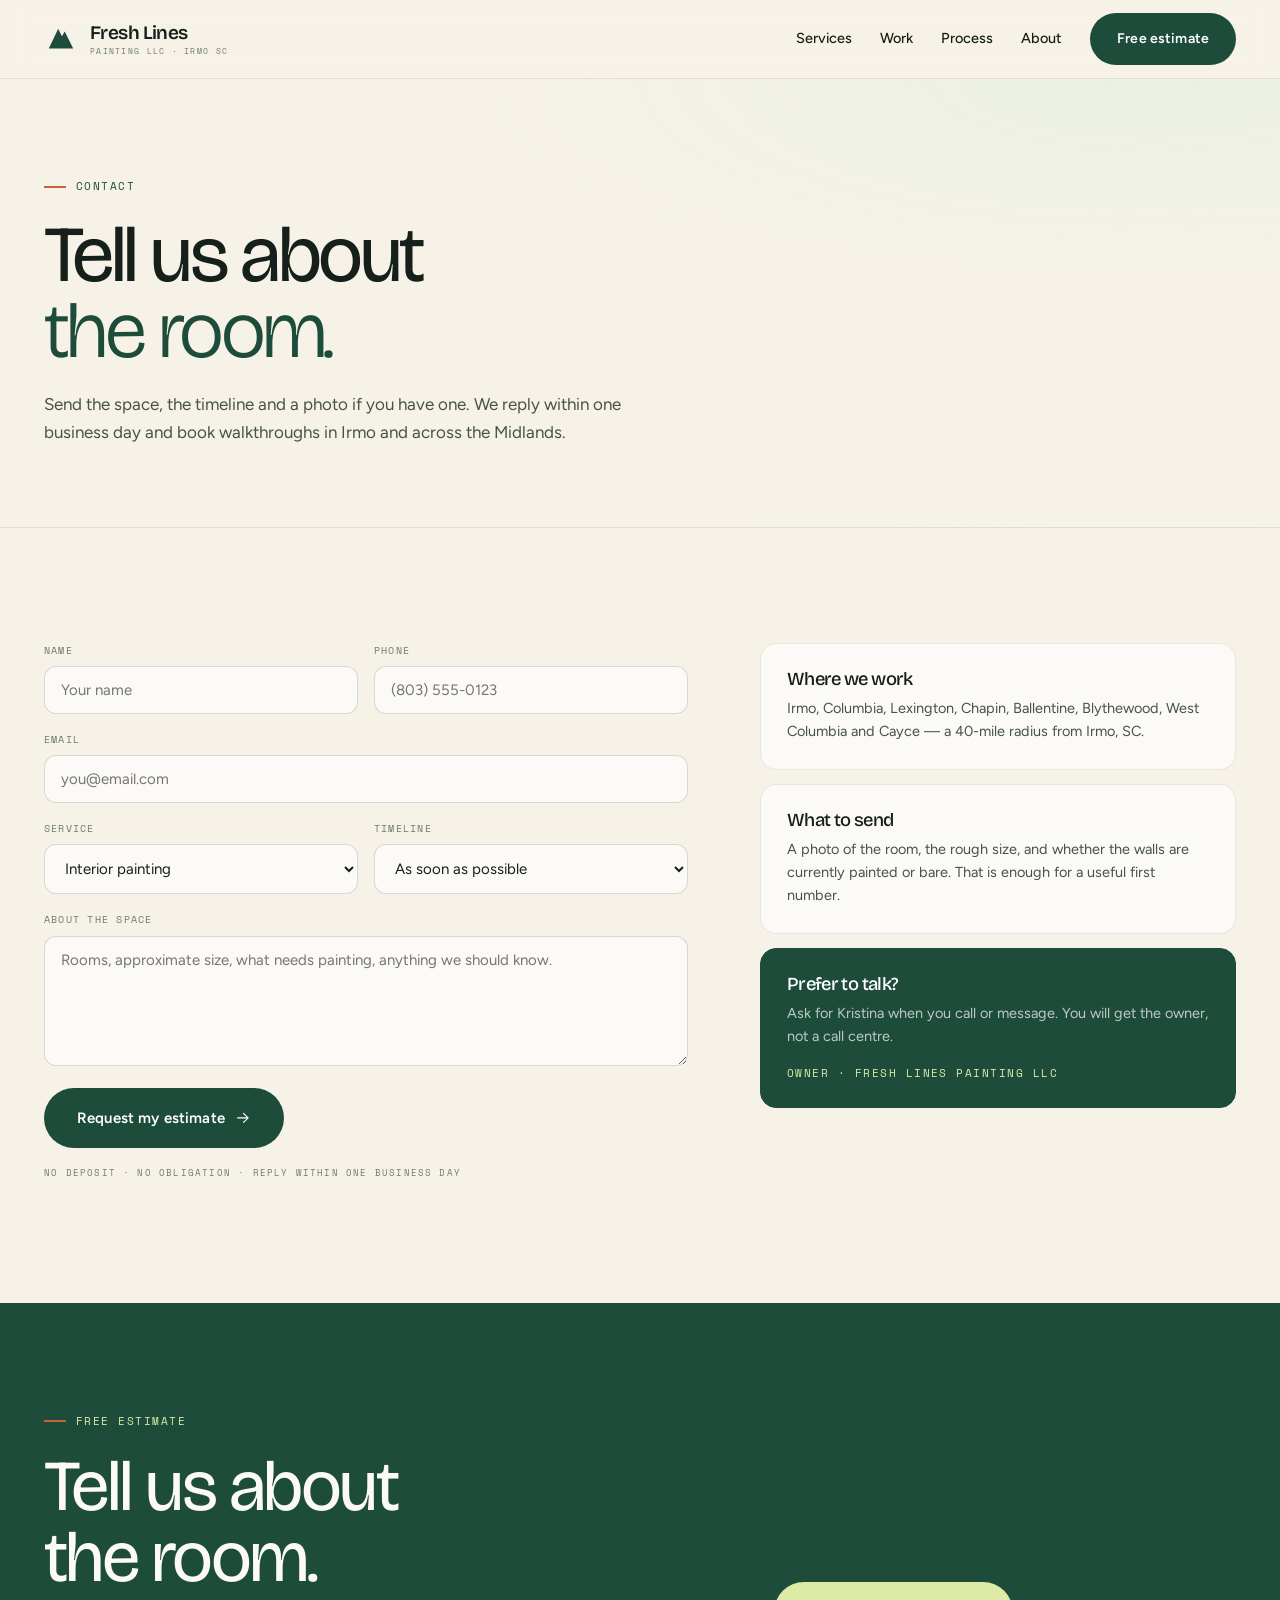
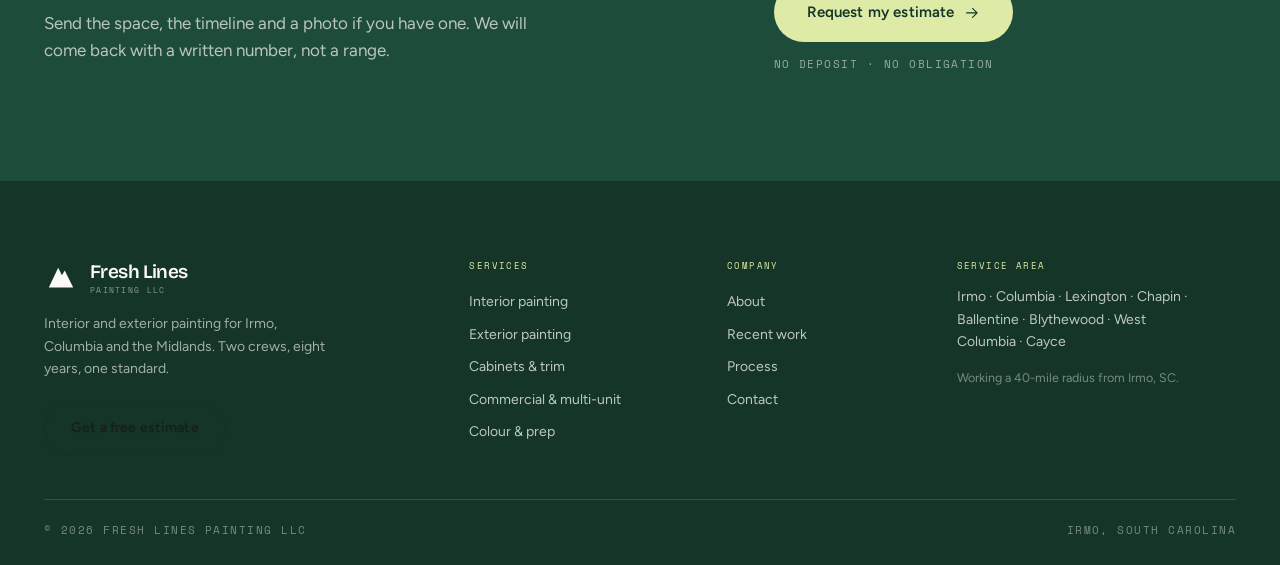
==== contact/index.html @ 06cdd5ee "Build Fresh Lines Painting site: 7 pages, gallery lightbox, quote form" ====
<!DOCTYPE html>
<html lang="en">
<head>
<meta charset="UTF-8">

<meta name="viewport" content="width=device-width, initial-scale=1.0">
<title>Contact Fresh Lines Painting | Irmo & Columbia, SC</title>
<meta name="description" content="Request a free painting estimate in Irmo, Columbia, Lexington and the Midlands. Interior, exterior, cabinet and commercial painting.">
<link rel="canonical" href="https://ari-builds.github.io/fresh-lines-painting-site/contact/">
<meta property="og:type" content="website">
<meta property="og:title" content="Contact Fresh Lines Painting | Irmo &amp; Columbia, SC">
<meta property="og:description" content="Request a free painting estimate in Irmo, Columbia, Lexington and the Midlands. Interior, exterior, cabinet and commercial painting.">
<meta property="og:url" content="https://ari-builds.github.io/fresh-lines-painting-site/contact/">
<meta property="og:image" content="https://ari-builds.github.io/fresh-lines-painting-site/assets/opt/hero.webp">
<meta name="theme-color" content="#F7F2E8">
<link rel="icon" href="../assets/opt/work-05.webp" type="image/webp">
<link rel="preconnect" href="https://fonts.googleapis.com">
<link rel="preconnect" href="https://fonts.gstatic.com" crossorigin>
<link href="https://fonts.googleapis.com/css2?family=Bricolage+Grotesque:opsz,wght@12..96,300;12..96,400;12..96,500;12..96,600;12..96,700&family=Figtree:wght@300;400;500;600;700&family=Space+Mono:wght@400;700&display=swap" rel="stylesheet">
<link rel="stylesheet" href="../styles.css">
<script type="application/ld+json">{"@context":"https://schema.org","@graph":[{"@type":"HomeAndConstructionBusiness","@id":"https://ari-builds.github.io/fresh-lines-painting-site/#business","name":"Fresh Lines Painting LLC","description":"Interior and exterior painting, cabinet refinishing and commercial repainting in Irmo, Columbia and the South Carolina Midlands.","url":"https://ari-builds.github.io/fresh-lines-painting-site/","image":"https://ari-builds.github.io/fresh-lines-painting-site/assets/opt/hero.webp","areaServed":["Irmo SC","Columbia SC","Lexington SC","Chapin SC","Ballentine SC","Blythewood SC","West Columbia SC","Cayce SC"],"priceRange":"$$","founder":{"@type":"Person","name":"Kristina Marie"}},{"@type":"BreadcrumbList","itemListElement":[{"@type":"ListItem","position":1,"name":"Home","item":"https://ari-builds.github.io/fresh-lines-painting-site/"},{"@type":"ListItem","position":2,"name":"Contact","item":"https://ari-builds.github.io/fresh-lines-painting-site/contact/"}]}]}</script>
</head>
<body>
<svg width="0" height="0" style="position:absolute" aria-hidden="true" focusable="false"><defs>
<symbol id="i-arrow" viewBox="0 0 24 24"><path d="M4 12h15M13 5l7 7-7 7" fill="none" stroke="currentColor" stroke-width="1.7" stroke-linecap="round" stroke-linejoin="round"/></symbol>
<symbol id="i-check" viewBox="0 0 24 24"><path d="M4 12.5l5 5L20 6.5" fill="none" stroke="currentColor" stroke-width="1.9" stroke-linecap="round" stroke-linejoin="round"/></symbol>
<symbol id="i-plus" viewBox="0 0 24 24"><path d="M12 5v14M5 12h14" fill="none" stroke="currentColor" stroke-width="1.6" stroke-linecap="round"/></symbol>
<symbol id="i-pin" viewBox="0 0 24 24"><path d="M12 21s-6.5-6.2-6.5-11a6.5 6.5 0 0113 0c0 4.8-6.5 11-6.5 11z" fill="none" stroke="currentColor" stroke-width="1.5"/><circle cx="12" cy="10" r="2.2" fill="none" stroke="currentColor" stroke-width="1.5"/></symbol>
<symbol id="i-mail" viewBox="0 0 24 24"><rect x="3" y="5" width="18" height="14" rx="2" fill="none" stroke="currentColor" stroke-width="1.5"/><path d="M3.5 7l8.5 6 8.5-6" fill="none" stroke="currentColor" stroke-width="1.5" stroke-linejoin="round"/></symbol>
<symbol id="i-brush" viewBox="0 0 24 24"><path d="M14 3l7 7-6 6-4-4zM11 12l-6 6 1 3 3 1 6-6" fill="none" stroke="currentColor" stroke-width="1.5" stroke-linejoin="round"/></symbol>
</defs></svg>
<a class="skip" href="#main">Skip to content</a>
<header class="head" id="top">
  <div class="shell head__in">
    <a class="brand" href="../" aria-label="Fresh Lines Painting LLC, home">
      <span class="brand__mark" aria-hidden="true"><svg viewBox="0 0 32 32" aria-hidden="true"><path d="M3 26L13 5l4 8 3-5 9 18z" fill="currentColor"/></svg></span>
      <span class="brand__txt"><span class="brand__name">Fresh Lines</span><span class="brand__sub mono">Painting LLC · Irmo SC</span></span>
    </a>
    <nav class="nav" aria-label="Main">
      <a href="../services/">Services</a>
      <a href="../work/">Work</a>
      <a href="../process/">Process</a>
      <a href="../about/">About</a>
    </nav>
    <a class="btn btn--solid head__cta" href="../contact/">Free estimate</a>
    <button class="burger" aria-label="Menu" aria-expanded="false" aria-controls="mnav"><span></span><span></span></button>
  </div>
  <div class="mnav" id="mnav" hidden>
    <a href="../services/">Services</a>
    <a href="../work/">Work</a>
    <a href="../process/">Process</a>
    <a href="../about/">About</a>
    <a class="btn btn--solid" href="../contact/">Free estimate</a>
  </div>
</header>
<main id="main">

<section class="phero phero--contact">
  <div class="shell">
    <span class="eyebrow mono">Contact</span>
    <h1>Tell us about<br><em>the room.</em></h1>
    <p>Send the space, the timeline and a photo if you have one. We reply within one business day and book walkthroughs in Irmo and across the Midlands.</p>
  </div>
</section>

<section class="sec">
  <div class="shell contact__grid">
    <form class="form" action="thank-you/" method="get" data-quote>
      <div class="form__row">
        <label>Name<input type="text" name="name" autocomplete="name" required placeholder="Your name"></label>
        <label>Phone<input type="tel" name="phone" autocomplete="tel" required placeholder="(803) 555-0123"></label>
      </div>
      <label>Email<input type="email" name="email" autocomplete="email" placeholder="you@email.com"></label>
      <div class="form__row">
        <label>Service
          <select name="service">
            <option>Interior painting</option>
            <option>Exterior painting</option>
            <option>Cabinets &amp; trim</option>
            <option>Commercial / multi-unit</option>
            <option>Colour &amp; prep</option>
            <option>Not sure yet</option>
          </select>
        </label>
        <label>Timeline
          <select name="timeline">
            <option>As soon as possible</option>
            <option>Within a month</option>
            <option>1–3 months</option>
            <option>Just planning</option>
          </select>
        </label>
      </div>
      <label>About the space<textarea name="message" rows="5" placeholder="Rooms, approximate size, what needs painting, anything we should know."></textarea></label>
      <button class="btn btn--solid btn--lg" type="submit">Request my estimate <svg class="ico" aria-hidden="true"><use href="#i-arrow"/></svg></button>
      <p class="form__fine mono">No deposit · no obligation · reply within one business day</p>
    </form>

    <aside class="contact__aside">
      <div class="cbox">
        <h3>Where we work</h3>
        <p>Irmo, Columbia, Lexington, Chapin, Ballentine, Blythewood, West Columbia and Cayce — a 40-mile radius from Irmo, SC.</p>
      </div>
      <div class="cbox">
        <h3>What to send</h3>
        <p>A photo of the room, the rough size, and whether the walls are currently painted or bare. That is enough for a useful first number.</p>
      </div>
      <div class="cbox cbox--dark">
        <h3>Prefer to talk?</h3>
        <p>Ask for Kristina when you call or message. You will get the owner, not a call centre.</p>
        <span class="mono">Owner · Fresh Lines Painting LLC</span>
      </div>
    </aside>
  </div>
</section>

<section class="band">
  <div class="shell band__in">
    <div>
      <span class="eyebrow mono">Free estimate</span>
      <h2>Tell us about<br>the room.</h2>
      <p>Send the space, the timeline and a photo if you have one. We will come back with a written number, not a range.</p>
    </div>
    <div class="band__acts">
      <a class="btn btn--light btn--lg" href="../contact/">Request my estimate <svg class="ico" aria-hidden="true"><use href="#i-arrow"/></svg></a>
      <span class="mono band__note">No deposit · no obligation</span>
    </div>
  </div>
</section>

</main>
<footer class="foot">
  <div class="shell foot__top">
    <div class="foot__brand">
      <a class="brand brand--foot" href="../">
        <span class="brand__mark" aria-hidden="true"><svg viewBox="0 0 32 32" aria-hidden="true"><path d="M3 26L13 5l4 8 3-5 9 18z" fill="currentColor"/></svg></span>
        <span class="brand__txt"><span class="brand__name">Fresh Lines</span><span class="brand__sub mono">Painting LLC</span></span>
      </a>
      <p>Interior and exterior painting for Irmo, Columbia and the Midlands. Two crews, eight years, one standard.</p>
      <a class="btn btn--line" href="../contact/">Get a free estimate</a>
    </div>
    <div class="foot__col">
      <h4 class="mono">Services</h4>
      <a href="../services/#interior-painting">Interior painting</a>
      <a href="../services/#exterior-painting">Exterior painting</a>
      <a href="../services/#cabinets-and-trim">Cabinets & trim</a>
      <a href="../services/#commercial-painting">Commercial & multi-unit</a>
      <a href="../services/#color-and-prep">Colour & prep</a>
    </div>
    <div class="foot__col">
      <h4 class="mono">Company</h4>
      <a href="../about/">About</a>
      <a href="../work/">Recent work</a>
      <a href="../process/">Process</a>
      <a href="../contact/">Contact</a>
    </div>
    <div class="foot__col">
      <h4 class="mono">Service area</h4>
      <p class="foot__area">Irmo · Columbia · Lexington · Chapin · Ballentine · Blythewood · West Columbia · Cayce</p>
      <p class="foot__fine">Working a 40-mile radius from Irmo, SC.</p>
    </div>
  </div>
  <div class="shell foot__bottom">
    <span class="mono">© <span data-year>2026</span> Fresh Lines Painting LLC</span>
    <span class="mono">Irmo, South Carolina</span>
  </div>
</footer>
<script src="../script.js" defer></script>
</body>
</html>
---- styles.css ----
/* Fresh Lines Painting — design system "Fresh Coat" */

:root{
  --bone:#F7F2E8;
  --paper:#FCFAF6;
  --ink:#15201B;
  --ink-2:#46524A;
  --ink-3:#6E7A71;
  --forest:#1E4C3B;
  --forest-d:#143528;
  --sage:#A9C0AD;
  --mint:#E3ECDD;
  --lime:#DDEBA6;
  --clay:#C9623C;
  --line:rgba(21,32,27,.16);
  --line-soft:rgba(21,32,27,.09);
  --f-display:"Bricolage Grotesque",system-ui,sans-serif;
  --f-body:"Figtree",system-ui,sans-serif;
  --f-mono:"Space Mono",ui-monospace,monospace;
  --shell:1240px;
  --pad:clamp(20px,4vw,44px);
  --ease:cubic-bezier(.22,.61,.24,1);
}

*,*::before,*::after{box-sizing:border-box}
html{scroll-behavior:smooth;-webkit-text-size-adjust:100%}
body{margin:0;background:var(--bone);color:var(--ink);font-family:var(--f-body);font-size:17px;line-height:1.6;font-weight:400;overflow-x:hidden}
img{max-width:100%;display:block}
a{color:inherit;text-decoration:none}
button{font:inherit;color:inherit;background:none;border:0;cursor:pointer}
h1,h2,h3,h4{margin:0;font-family:var(--f-display);font-weight:500;letter-spacing:-.035em;line-height:1.02}
p{margin:0 0 1em}
ul,ol{margin:0;padding:0;list-style:none}

.shell{width:min(var(--shell),100% - var(--pad)*2);margin-inline:auto}
.hero__grid>*,.intro__grid>*,.std__grid>*,.area__grid>*,.band__in>*,.phero__grid>*,.svcsec__grid>*,.two>*,.about__grid>*,.contact__grid>*,.foot__top>*{min-width:0}
.mono{font-family:var(--f-mono);font-size:10.5px;letter-spacing:.14em;text-transform:uppercase;font-weight:400}
.ico{width:1.05em;height:1.05em;flex:none}
.skip{position:absolute;left:-9999px;top:0;background:var(--forest);color:#fff;padding:12px 18px;z-index:99}
.skip:focus{left:12px;top:12px}
::selection{background:var(--lime);color:var(--ink)}

/* header */
.head{position:sticky;top:0;z-index:50;background:color-mix(in srgb,var(--bone) 88%,transparent);backdrop-filter:blur(14px);border-bottom:1px solid var(--line-soft)}
.head__in{display:flex;align-items:center;gap:28px;height:78px}
.brand{display:flex;align-items:center;gap:12px;margin-right:auto}
.brand__mark{width:34px;height:34px;display:grid;place-items:center;color:var(--forest)}
.brand__mark svg{width:30px;height:30px}
.brand__txt{display:flex;flex-direction:column;line-height:1.1}
.brand__name{font-family:var(--f-display);font-size:19px;font-weight:600;letter-spacing:-.03em}
.brand__sub{font-size:8px;letter-spacing:.16em;color:var(--ink-3);margin-top:3px}
.nav{display:flex;gap:28px;align-items:center}
.nav a{font-size:14.5px;font-weight:500;position:relative;padding:6px 0}
.nav a::after{content:"";position:absolute;left:0;right:100%;bottom:0;height:2px;background:var(--forest);transition:right .35s var(--ease)}
.nav a:hover::after,.nav a[aria-current]::after{right:0}
.head__cta{padding:12px 20px;font-size:13px}
.burger{display:none;width:44px;height:44px;border:1px solid var(--line);border-radius:50%;position:relative}
.burger span{position:absolute;left:13px;right:13px;height:1.5px;background:var(--ink);transition:.3s var(--ease)}
.burger span:first-child{top:18px}
.burger span:last-child{top:25px}
.burger[aria-expanded="true"] span:first-child{top:21px;transform:rotate(45deg)}
.burger[aria-expanded="true"] span:last-child{top:21px;transform:rotate(-45deg)}
.mnav{display:none}

/* buttons */
.btn{display:inline-flex;align-items:center;justify-content:center;gap:10px;border-radius:999px;border:1px solid transparent;padding:14px 26px;font-family:var(--f-body);font-size:14px;font-weight:600;letter-spacing:.01em;transition:transform .3s var(--ease),background .3s,color .3s,border-color .3s;white-space:nowrap}
.btn:hover{transform:translateY(-2px)}
.btn--solid{background:var(--forest);color:#fff}
.btn--solid:hover{background:var(--forest-d)}
.btn--line{border-color:var(--line);color:var(--ink)}
.btn--line:hover{border-color:var(--ink);background:var(--paper)}
.btn--light{background:var(--lime);color:var(--forest-d)}
.btn--light:hover{background:#fff}
.btn--lg{padding:17px 32px;font-size:15px}
.link{display:inline-flex;align-items:center;gap:9px;font-weight:600;font-size:14.5px;border-bottom:1px solid var(--line);padding-bottom:6px;transition:border-color .3s}
.link:hover{border-color:var(--ink)}
.link .ico{transition:transform .3s var(--ease)}
.link:hover .ico{transform:translateX(4px)}
.link--light{color:var(--paper);border-color:rgba(255,255,255,.3)}

/* type */
.eyebrow{display:inline-flex;align-items:center;gap:10px;color:var(--forest);margin-bottom:22px}
.eyebrow::before{content:"";width:22px;height:2px;background:var(--clay)}
.h2{font-size:clamp(2.2rem,4.6vw,3.9rem);line-height:1.01}
.h2 em,h1 em{font-style:normal;font-weight:300;color:var(--forest)}
.sec{padding:clamp(64px,9vw,120px) 0}
.sec--tint{background:var(--paper);border-block:1px solid var(--line-soft)}
.sec--dark{background:var(--forest-d);color:var(--paper)}
.sec--dark .eyebrow{color:var(--lime)}
.sechead{max-width:760px;margin-bottom:clamp(32px,5vw,56px)}
.sechead__p{color:var(--ink-2);max-width:56ch;margin-top:20px}
.sechead--split{display:grid;grid-template-columns:1.4fr .8fr;gap:40px;max-width:none;align-items:end}
.sechead--split .sechead__p{margin:0 0 6px}

/* hero */
.hero{padding:clamp(28px,4vw,54px) 0 clamp(40px,6vw,80px);background:radial-gradient(120% 90% at 85% 0%,#EAF1E2 0%,transparent 55%)}
.hero__grid{display:grid;grid-template-columns:1.05fr .95fr;gap:clamp(28px,5vw,64px);align-items:center}
.hero h1{font-size:clamp(3.2rem,7.4vw,6.2rem);font-weight:400;line-height:.94;letter-spacing:-.045em}
.hero h1 em{display:inline-block}
.hero__p{max-width:46ch;color:var(--ink-2);font-size:17.5px;margin:26px 0 30px}
.hero__acts{display:flex;gap:12px;flex-wrap:wrap}
.hero__stats{display:flex;gap:clamp(22px,4vw,48px);margin:38px 0 0;padding-top:26px;border-top:1px solid var(--line)}
.hero__stats dt{color:var(--ink-3);margin-bottom:4px}
.hero__stats dd{margin:0;font-family:var(--f-display);font-size:clamp(1.9rem,3vw,2.5rem);font-weight:500;letter-spacing:-.04em;line-height:1}
.hero__stats dd span{font-size:.5em;margin-left:2px;color:var(--ink-3)}
.hero__media{position:relative;align-self:stretch;display:flex;align-items:center;justify-content:center;padding:16px 0}
.arch{margin:0;width:100%;max-width:500px;aspect-ratio:4/5;border-radius:250px 250px 22px 22px;overflow:hidden;background:var(--forest);box-shadow:0 40px 70px -40px rgba(20,53,40,.55)}
.arch img{width:100%;height:100%;object-fit:cover}
.chips{position:absolute;left:0;bottom:14%;display:flex;flex-direction:column;gap:8px;transform:rotate(-6deg)}
.chip{width:34px;height:34px;border-radius:8px;border:1px solid rgba(21,32,27,.12);box-shadow:0 8px 18px -8px rgba(0,0,0,.25)}
.chip--1{background:var(--lime)}
.chip--2{background:var(--clay)}
.chip--3{background:var(--forest)}
.hero__tag{position:absolute;right:-6px;top:8%;writing-mode:vertical-rl;color:var(--ink-3)}

/* strip */
.stripwrap{overflow:hidden;margin:-18px 0;padding:20px 0}
.strip{background:var(--forest);color:var(--lime);overflow:hidden;transform:rotate(-1.2deg);margin:0 -2%;padding:13px 0}
.strip__track{display:flex;gap:26px;width:max-content;animation:marq 34s linear infinite}
.strip__track span{font-family:var(--f-display);font-size:15px;font-weight:500;letter-spacing:.08em;text-transform:uppercase;white-space:nowrap}
.strip__track span:nth-child(even){opacity:.45}
@keyframes marq{to{transform:translateX(-50%)}}

/* intro */
.intro__grid{display:grid;grid-template-columns:.9fr 1.1fr;gap:clamp(28px,6vw,80px)}
.intro__body{max-width:60ch}
.lead{font-size:clamp(1.15rem,1.6vw,1.3rem);line-height:1.55;color:var(--ink)}
.intro__body p{color:var(--ink-2)}
.intro__body .link{margin-top:12px}

/* services */
.svcs .sechead{max-width:680px}
.svc{border-top:1px solid var(--line-soft)}
.svc:last-child{border-bottom:1px solid var(--line-soft)}
.svc__row{display:grid;grid-template-columns:52px 1fr 1.15fr 46px;gap:10px 24px;align-items:center;padding:24px 0;position:relative;transition:padding .35s var(--ease)}
.svc__row:hover{padding-left:12px}
.svc__n{color:var(--clay);align-self:start;padding-top:7px}
.svc__t{font-family:var(--f-display);font-size:clamp(1.35rem,2.3vw,1.9rem);font-weight:500;letter-spacing:-.03em;line-height:1.1}
.svc__d{color:var(--ink-3);font-size:14px;line-height:1.55;max-width:42ch}
.svc__go{width:42px;height:42px;border:1px solid var(--line);border-radius:50%;display:grid;place-items:center;transition:.3s var(--ease);justify-self:end}
.svc__row:hover .svc__go{background:var(--forest);border-color:var(--forest);color:#fff;transform:rotate(-45deg)}
.svc__peek{display:none}
.svcs__foot{display:flex;align-items:center;gap:22px;margin-top:34px}
.svcs__foot .mono{color:var(--ink-3)}
@media(min-width:1080px){
  .svc__row{grid-template-columns:52px 1fr 1.05fr 46px 150px;padding:20px 0}
  .svc__peek{display:block;width:150px;height:84px;border-radius:12px;overflow:hidden;opacity:0;transform:translateY(8px);transition:.4s var(--ease)}
  .svc__peek img{width:100%;height:100%;object-fit:cover}
  .svc__row:hover .svc__peek{opacity:1;transform:none}
}

/* work gallery */
.gal{display:grid;grid-template-columns:repeat(3,1fr);gap:clamp(10px,1.4vw,18px)}
.gal__item{position:relative;display:block;border-radius:16px;overflow:hidden;background:var(--mint);aspect-ratio:4/5}
.gal__item img{width:100%;height:100%;object-fit:cover;transition:transform .9s var(--ease)}
.gal__item:hover img{transform:scale(1.04)}
.gal__cap{position:absolute;left:14px;bottom:12px;color:#fff;background:rgba(20,53,40,.62);padding:6px 10px;border-radius:999px;font-size:8.5px;backdrop-filter:blur(6px)}
.gal--work .gal__item:nth-child(5n+1){grid-row:span 2;aspect-ratio:4/7}
.gal--work .gal__item:nth-child(5n+4){aspect-ratio:4/3}
.gal--work{gap:clamp(10px,1.2vw,16px)}

/* process */
.proc .sechead{max-width:900px}
.steps{display:grid;grid-template-columns:repeat(4,1fr);gap:clamp(18px,3vw,34px);margin:10px 0 36px}
.steps li{border-top:1px solid rgba(255,255,255,.22);padding-top:20px}
.steps .mono{color:var(--lime);display:block;margin-bottom:22px}
.steps h3{font-size:1.3rem;font-weight:500;margin-bottom:9px}
.steps p{color:rgba(252,250,246,.68);font-size:14px;line-height:1.55;margin:0}

/* standard */
.std__grid{display:grid;grid-template-columns:.95fr 1.05fr;gap:clamp(30px,6vw,80px);align-items:start}
.std__copy p{color:var(--ink-2);max-width:44ch;margin:20px 0 28px}
.std__list{display:grid;gap:0;border-top:1px solid var(--line)}
.std__list li{display:flex;gap:16px;padding:20px 0;border-bottom:1px solid var(--line)}
.std__list .ico{width:22px;height:22px;color:var(--forest);margin-top:2px}
.std__list strong{display:block;font-family:var(--f-display);font-weight:500;font-size:1.12rem;letter-spacing:-.02em;margin-bottom:3px}
.std__list span{color:var(--ink-2);font-size:14.5px}

/* area */
.area__grid{display:grid;grid-template-columns:.9fr 1.1fr;gap:clamp(30px,6vw,80px);align-items:center}
.area__grid p{color:var(--ink-2);max-width:46ch}
.area__grid .link{margin-top:14px}
.area__list{display:flex;flex-wrap:wrap;gap:10px}
.area__list li{border:1px solid var(--line);border-radius:999px;padding:10px 18px;font-family:var(--f-display);font-size:1.05rem;font-weight:500;background:var(--paper)}

/* cta band */
.band{background:var(--forest);color:var(--paper);padding:clamp(56px,8vw,100px) 0}
.band__in{display:grid;grid-template-columns:1.2fr .8fr;gap:36px;align-items:end}
.band .eyebrow{color:var(--lime)}
.band h2{font-size:clamp(2.6rem,5.6vw,4.6rem);font-weight:400;line-height:.98}
.band p{color:rgba(252,250,246,.7);max-width:44ch;margin-top:18px}
.band__acts{display:flex;flex-direction:column;align-items:flex-start;gap:14px;padding-bottom:8px}
.band__note{color:rgba(252,250,246,.55)}

/* footer */
.foot{background:var(--forest-d);color:var(--paper);padding:clamp(50px,7vw,80px) 0 26px}
.foot__top{display:grid;grid-template-columns:1.4fr .8fr .7fr 1fr;gap:34px;padding-bottom:44px;border-bottom:1px solid rgba(255,255,255,.14)}
.brand--foot .brand__mark,.brand--foot .brand__name{color:var(--paper)}
.brand--foot .brand__sub{color:rgba(255,255,255,.5)}
.foot__brand p{color:rgba(255,255,255,.6);font-size:14px;max-width:32ch;margin:18px 0 22px}
.foot__col h4{color:var(--lime);font-family:var(--f-mono);font-size:9px;letter-spacing:.16em;margin-bottom:16px;font-weight:400}
.foot__col a{display:block;color:rgba(255,255,255,.72);font-size:14px;padding:5px 0;transition:color .2s}
.foot__col a:hover{color:var(--lime)}
.foot__area{color:rgba(255,255,255,.72);font-size:14px;max-width:26ch}
.foot__fine{color:rgba(255,255,255,.42);font-size:12.5px;margin-top:12px}
.foot__bottom{display:flex;justify-content:space-between;gap:16px;padding-top:22px;color:rgba(255,255,255,.42)}

/* inner hero */
.phero{padding:clamp(48px,7vw,90px) 0 clamp(36px,5vw,64px);border-bottom:1px solid var(--line-soft);background:radial-gradient(90% 80% at 90% 0%,#EAF1E2 0%,transparent 60%)}
.phero h1{font-size:clamp(2.7rem,6.2vw,5.2rem);font-weight:400;line-height:.96;letter-spacing:-.045em;max-width:18ch}
.phero p{max-width:56ch;color:var(--ink-2);margin-top:22px;font-size:17px}
.phero__grid{display:grid;grid-template-columns:1.15fr .85fr;gap:clamp(28px,5vw,64px);align-items:center}
.phero__fig{margin:0;border-radius:22px;overflow:hidden;aspect-ratio:16/11;background:var(--mint)}
.phero__fig img{width:100%;height:100%;object-fit:cover}
.phero__fig--portrait{aspect-ratio:4/5;max-height:520px}
.phero--work,.phero--process,.phero--contact{text-align:left}
.phero--work h1,.phero--process h1,.phero--contact h1{max-width:20ch}

/* service sections */
.svcsec__grid{display:grid;grid-template-columns:1fr 1.05fr;gap:clamp(30px,5vw,72px);align-items:center}
.svcsec:nth-child(even) .svcsec__media{order:2}
.svcsec__media figure{margin:0;border-radius:20px;overflow:hidden;aspect-ratio:4/3;background:var(--mint)}
.svcsec__media img{width:100%;height:100%;object-fit:cover}
.svcsec__body h2{font-size:clamp(1.8rem,3.4vw,2.8rem);margin-bottom:18px;max-width:22ch}
.svcsec__body>p{color:var(--ink-2);max-width:52ch}
.ticks{display:grid;grid-template-columns:1fr 1fr;gap:9px 18px;margin:26px 0 30px}
.ticks li{display:flex;gap:9px;font-size:14px;color:var(--ink-2);align-items:flex-start}
.ticks .ico{color:var(--forest);margin-top:2px}

/* big steps */
.bigsteps li{display:grid;grid-template-columns:90px 1fr;gap:26px;padding:34px 0;border-top:1px solid var(--line)}
.bigsteps li:last-child{border-bottom:1px solid var(--line)}
.bigsteps .mono{color:var(--clay);padding-top:8px}
.bigsteps h2{font-size:clamp(1.6rem,2.6vw,2.2rem);margin-bottom:12px}
.bigsteps p{color:var(--ink-2);max-width:64ch;margin:0}

/* generic two-col */
.two{display:grid;grid-template-columns:1fr 1fr;gap:clamp(30px,6vw,76px);align-items:center}
.two--rev .frame{order:2}
.two p{color:var(--ink-2);max-width:48ch}
.two .btn{margin-top:10px}
.frame{margin:0}
.frame img{width:100%;border-radius:18px;aspect-ratio:4/3;object-fit:cover}
.frame figcaption{margin-top:12px;color:var(--ink-3)}

/* about */
.about__grid{display:grid;grid-template-columns:1.1fr .9fr;gap:clamp(30px,6vw,72px);align-items:start}
.about__lead p{color:var(--ink-2);max-width:56ch}
.about__fig{margin:0;position:sticky;top:100px}
.about__fig img{width:100%;border-radius:200px 200px 20px 20px;aspect-ratio:4/5;object-fit:cover}
.about__fig figcaption{margin-top:12px;color:var(--ink-3)}
.rules{display:grid;grid-template-columns:repeat(3,1fr);gap:clamp(18px,3vw,32px)}
.rules li{border-top:1px solid var(--line);padding-top:18px}
.rules .mono{color:var(--clay);display:block;margin-bottom:26px}
.rules h3{font-size:1.35rem;margin-bottom:10px}
.rules p{color:var(--ink-2);font-size:14.5px;margin:0}

/* contact */
.contact__grid{display:grid;grid-template-columns:1.15fr .85fr;gap:clamp(30px,6vw,72px);align-items:start}
.form{display:grid;gap:18px}
.form__row{display:grid;grid-template-columns:1fr 1fr;gap:16px}
.form label{display:flex;flex-direction:column;gap:8px;font-family:var(--f-mono);font-size:9.5px;letter-spacing:.13em;text-transform:uppercase;color:var(--ink-3)}
.form input,.form select,.form textarea{width:100%;padding:14px 16px;border:1px solid var(--line);border-radius:12px;background:var(--paper);font-family:var(--f-body);font-size:15px;color:var(--ink);transition:border-color .2s,box-shadow .2s}
.form input:focus,.form select:focus,.form textarea:focus{outline:none;border-color:var(--forest);box-shadow:0 0 0 3px rgba(30,76,59,.12)}
.form textarea{resize:vertical;min-height:130px}
.form .btn{justify-self:start;margin-top:4px}
.form__fine{color:var(--ink-3);font-size:8.5px}
.contact__aside{display:grid;gap:14px}
.cbox{background:var(--paper);border:1px solid var(--line-soft);border-radius:16px;padding:26px}
.cbox h3{font-size:1.15rem;margin-bottom:8px}
.cbox p{color:var(--ink-2);font-size:14.5px;margin:0}
.cbox--dark{background:var(--forest);color:var(--paper);border-color:var(--forest)}
.cbox--dark h3{color:#fff}
.cbox--dark p{color:rgba(255,255,255,.7)}
.cbox--dark .mono{color:var(--lime);display:block;margin-top:16px}

/* thanks */
.thanks{padding:clamp(70px,12vw,150px) 0;background:radial-gradient(90% 80% at 80% 0%,#EAF1E2 0%,transparent 60%)}
.thanks__in{max-width:760px}
.thanks h1{font-size:clamp(2.8rem,6.4vw,5rem);font-weight:400;line-height:.96;margin-bottom:20px}
.thanks p{color:var(--ink-2);max-width:50ch}
.thanks__acts{display:flex;gap:12px;flex-wrap:wrap;margin-top:28px}

/* lightbox */
.lightbox{position:fixed;inset:0;z-index:90;background:rgba(12,22,17,.94);display:grid;place-items:center;padding:5vw}
.lightbox[hidden]{display:none}
.lb__img{max-width:min(1100px,92vw);max-height:82vh;width:auto;border-radius:12px}
.lb__close{position:absolute;top:22px;right:28px;color:#fff;font-size:34px;line-height:1;width:48px;height:48px;border:1px solid rgba(255,255,255,.3);border-radius:50%}
.lb__nav{position:absolute;top:50%;transform:translateY(-50%);color:#fff;font-size:40px;width:56px;height:56px;border:1px solid rgba(255,255,255,.25);border-radius:50%}
.lb__prev{left:3vw}
.lb__next{right:3vw}
.lb__cap{position:absolute;bottom:24px;left:0;right:0;text-align:center;color:rgba(255,255,255,.7)}

/* reveal */
.rv{opacity:0;transform:translateY(18px);transition:opacity .8s var(--ease),transform .8s var(--ease)}
.rv.on{opacity:1;transform:none}
@media(prefers-reduced-motion:reduce){
  .rv{opacity:1;transform:none;transition:none}
  .strip__track{animation:none}
  html{scroll-behavior:auto}
}

/* responsive */
@media(max-width:980px){
  .hero__grid,.intro__grid,.std__grid,.area__grid,.band__in,.phero__grid,.svcsec__grid,.two,.about__grid,.contact__grid,.foot__top{grid-template-columns:1fr}
  .hero__media{order:-1;padding:0}
  .arch{max-width:100%;aspect-ratio:16/12;border-radius:22px}
  .chips{display:none}
  .hero__tag{display:none}
  .steps{grid-template-columns:1fr 1fr;gap:24px}
  .rules{grid-template-columns:1fr}
  .about__fig{position:static;max-width:520px}
  .phero__fig{order:-1}
  .svcsec:nth-child(even) .svcsec__media{order:0}
  .two--rev .frame{order:0}
  .foot__top{gap:30px}
  .foot__brand p{max-width:none}
  .sechead--split{grid-template-columns:1fr;gap:18px}
}
@media(max-width:760px){
  .nav,.head__cta{display:none}
  .burger{display:block}
  .mnav{display:block;position:fixed;inset:78px 0 auto;background:var(--bone);border-bottom:1px solid var(--line);padding:20px var(--pad) 26px;z-index:49;box-shadow:0 30px 50px -30px rgba(0,0,0,.3)}
  .mnav[hidden]{display:none}
  .mnav a{display:block;padding:12px 0;font-family:var(--f-display);font-size:1.35rem;border-bottom:1px solid var(--line-soft)}
  .mnav .btn{display:inline-flex;margin-top:16px;border-bottom:0;font-family:var(--f-body);font-size:14px}
  .gal{grid-template-columns:1fr 1fr}
  .gal--work .gal__item:nth-child(5n+1){grid-row:auto;aspect-ratio:4/5}
  .hero h1{font-size:clamp(2.8rem,11.5vw,4rem)}
  .steps{grid-template-columns:1fr}
  .form__row{grid-template-columns:1fr}
  .ticks{grid-template-columns:1fr}
  .bigsteps li{grid-template-columns:1fr;gap:10px}
  .foot__bottom{flex-direction:column;gap:8px}
  .svc__row{grid-template-columns:40px 1fr 40px}
  .svc__d{grid-column:2/-1}
  .svc__go{grid-column:3;grid-row:1}
  .hero__stats{gap:22px}
}
@media(max-width:420px){
  .gal{grid-template-columns:1fr}
  .brand__sub{display:none}
}
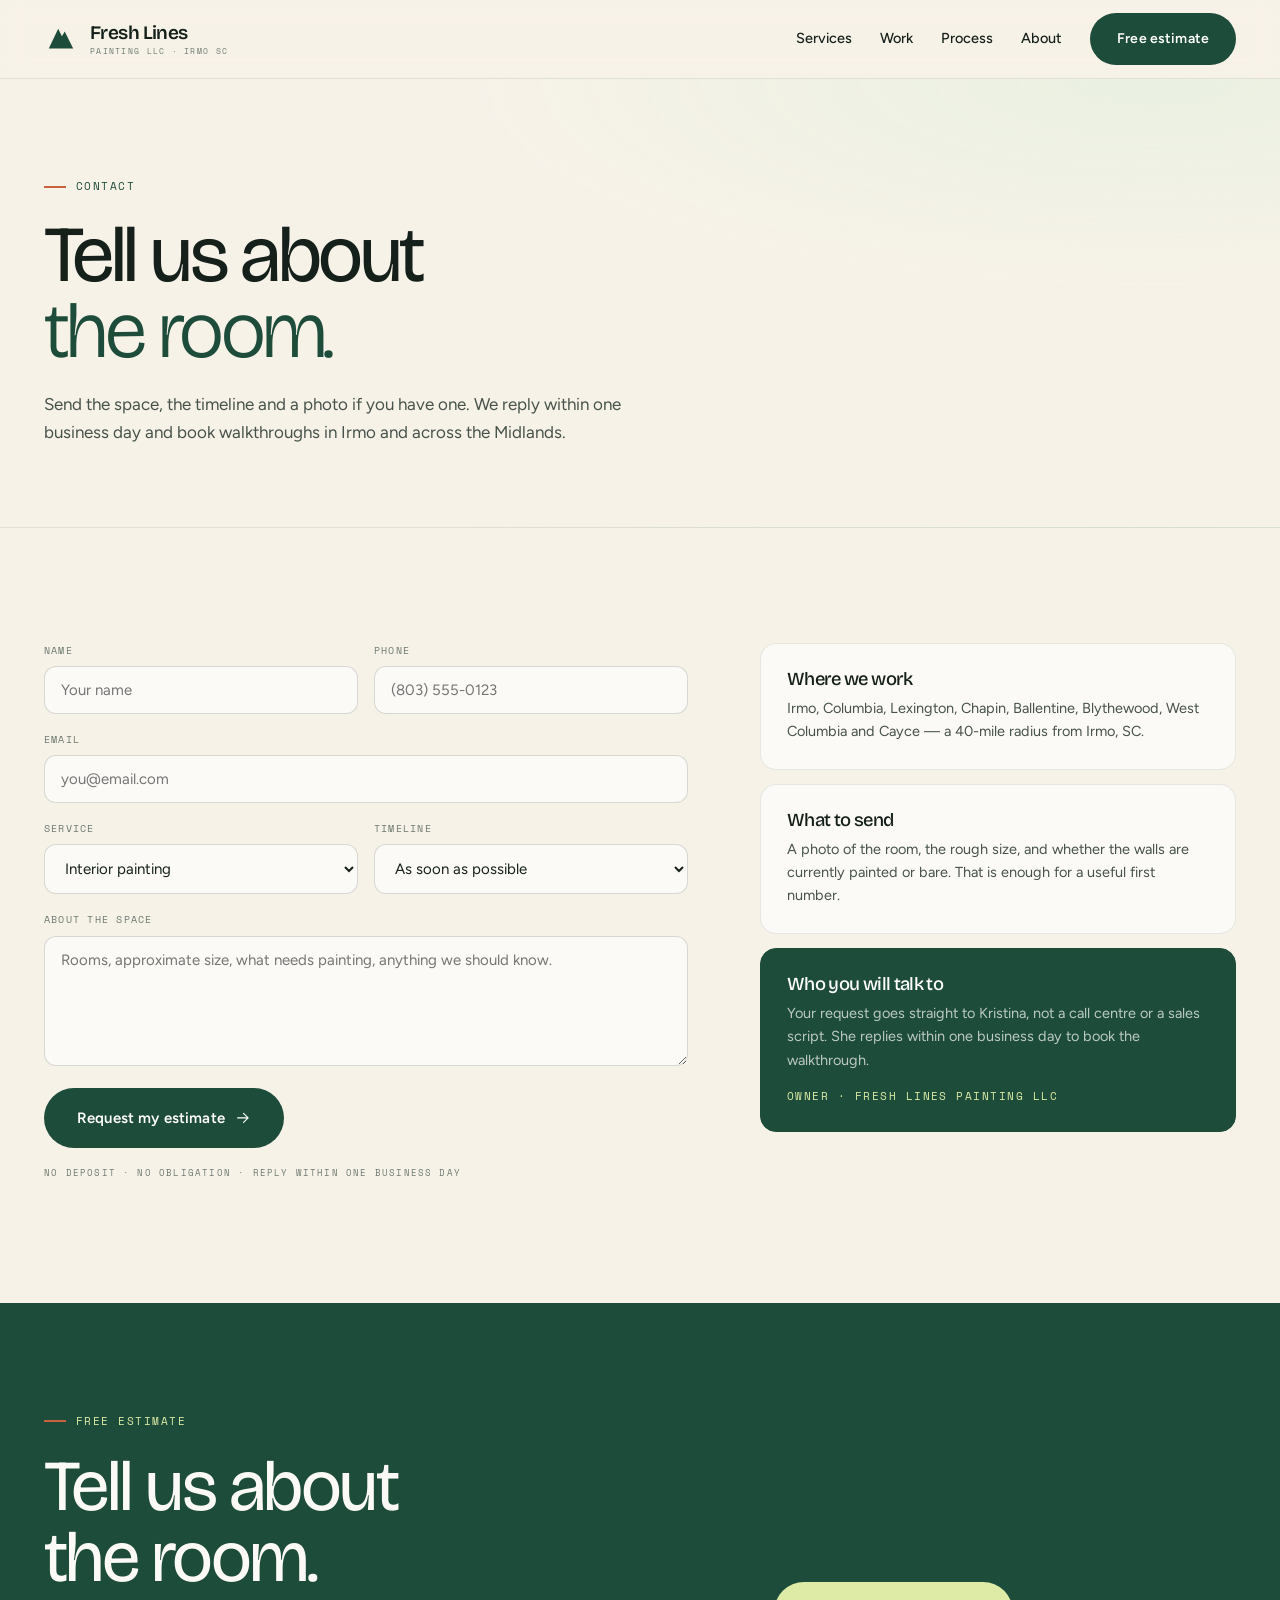
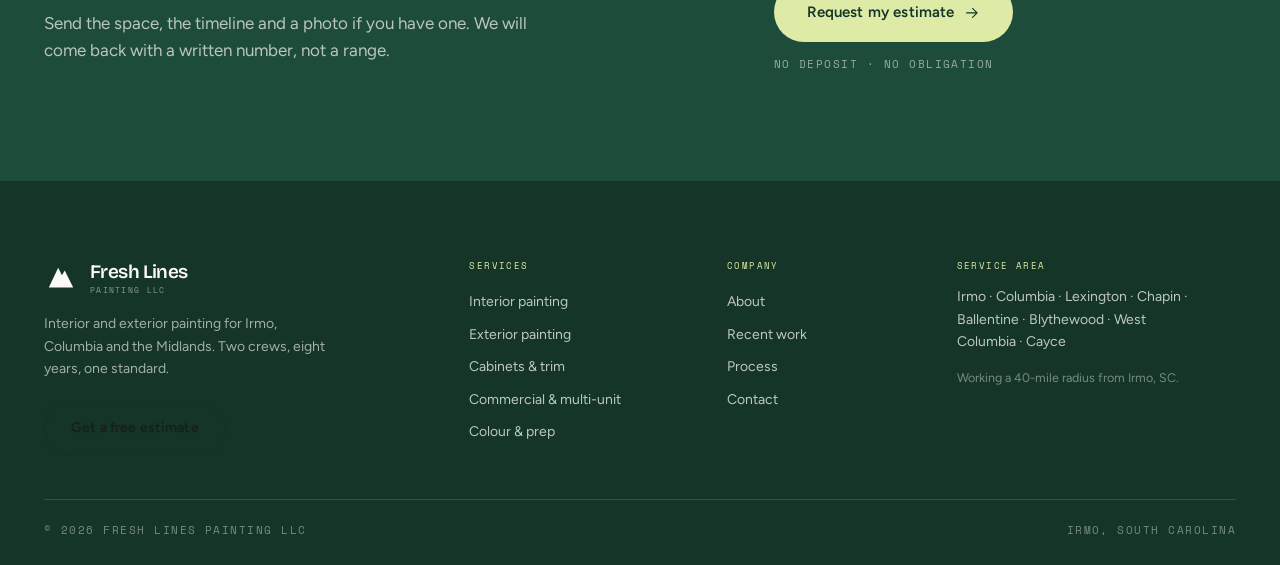
==== commit eb2b2aec: "Fix quote form target and contact copy without a published phone" ====
--- a/contact/index.html
+++ b/contact/index.html
@@ -65,7 +65,7 @@
 
 <section class="sec">
   <div class="shell contact__grid">
-    <form class="form" action="thank-you/" method="get" data-quote>
+    <form class="form" action="../thank-you/" method="get" data-quote>
       <div class="form__row">
         <label>Name<input type="text" name="name" autocomplete="name" required placeholder="Your name"></label>
         <label>Phone<input type="tel" name="phone" autocomplete="tel" required placeholder="(803) 555-0123"></label>
@@ -106,8 +106,8 @@
         <p>A photo of the room, the rough size, and whether the walls are currently painted or bare. That is enough for a useful first number.</p>
       </div>
       <div class="cbox cbox--dark">
-        <h3>Prefer to talk?</h3>
-        <p>Ask for Kristina when you call or message. You will get the owner, not a call centre.</p>
+        <h3>Who you will talk to</h3>
+        <p>Your request goes straight to Kristina, not a call centre or a sales script. She replies within one business day to book the walkthrough.</p>
         <span class="mono">Owner · Fresh Lines Painting LLC</span>
       </div>
     </aside>
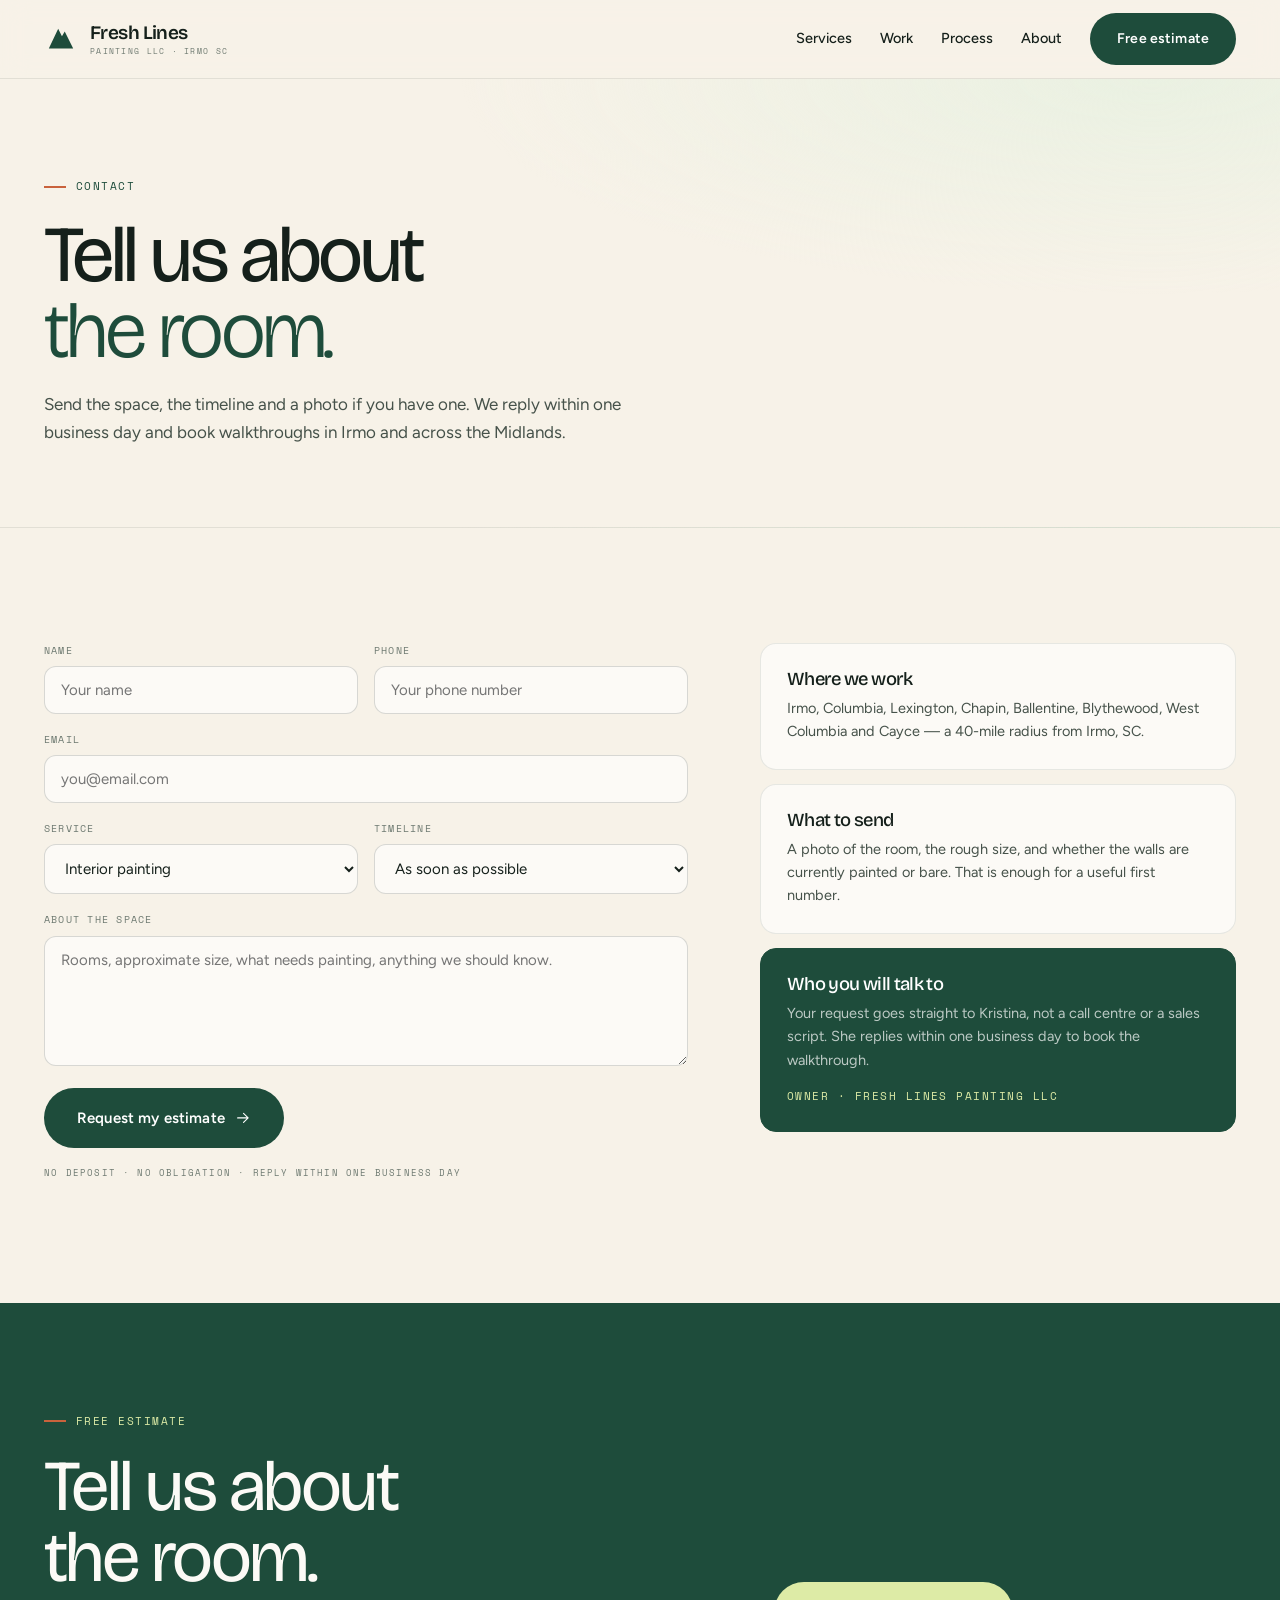
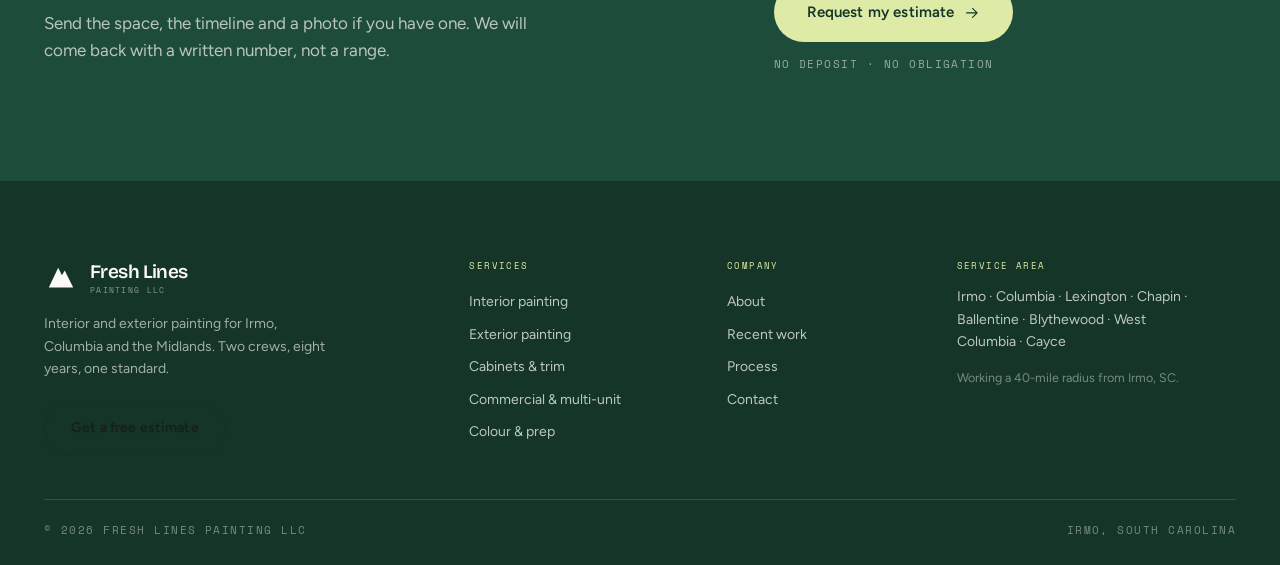
==== commit 8a2f4f9a: "Remove fake 555 phone; route estimate CTAs to working contact form" ====
--- a/contact/index.html
+++ b/contact/index.html
@@ -68,7 +68,7 @@
     <form class="form" action="../thank-you/" method="get" data-quote>
       <div class="form__row">
         <label>Name<input type="text" name="name" autocomplete="name" required placeholder="Your name"></label>
-        <label>Phone<input type="tel" name="phone" autocomplete="tel" required placeholder="(803) 555-0123"></label>
+        <label>Phone<input type="tel" name="phone" autocomplete="tel" required placeholder="Your phone number"></label>
       </div>
       <label>Email<input type="email" name="email" autocomplete="email" placeholder="you@email.com"></label>
       <div class="form__row">
